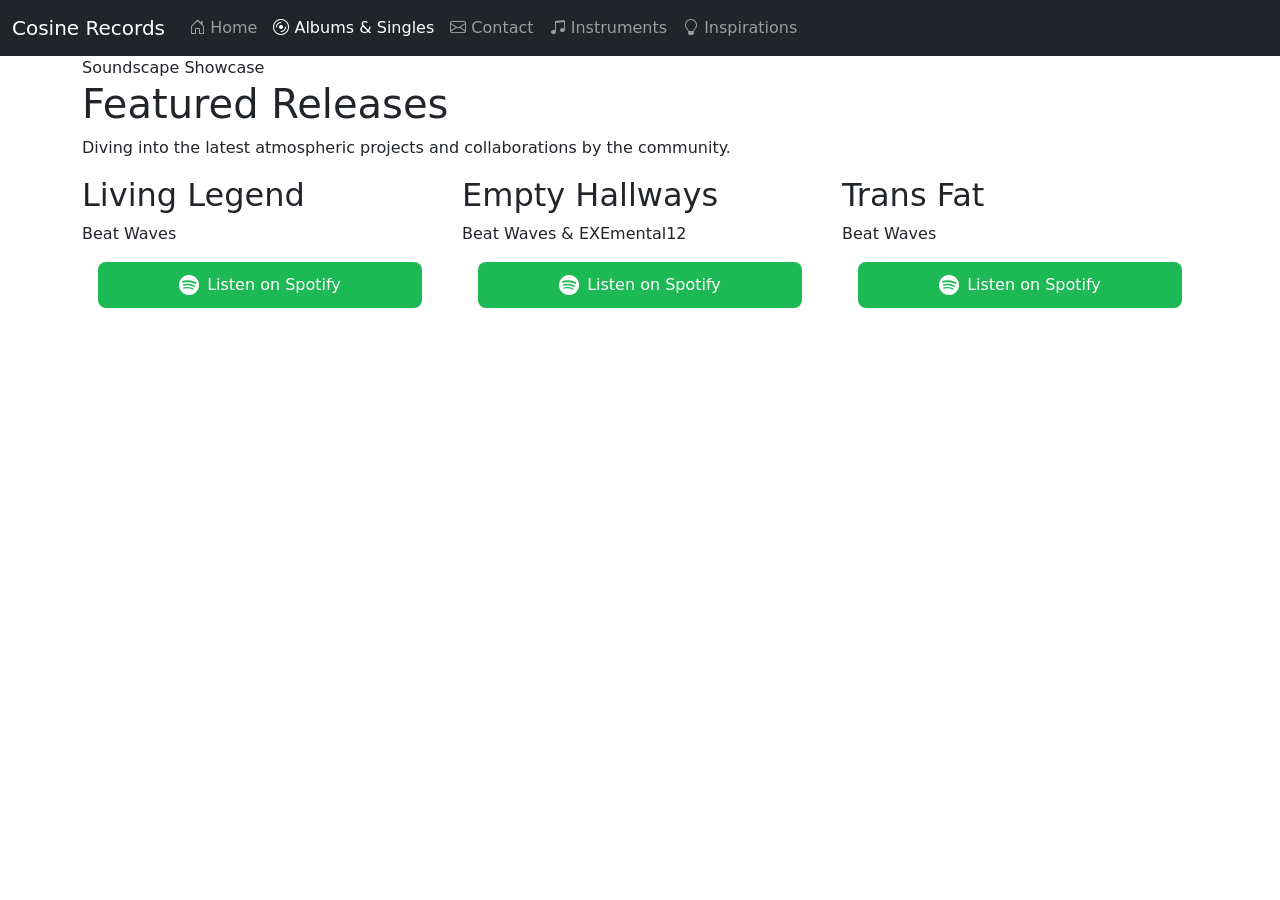
==== album.html @ 0b978a26 "Add album.html with structure and content This file contains the HTML structure for the album page, " ====
<!DOCTYPE html>
<html lang="en">
<head>
    <meta charset="UTF-8">
    <meta name="viewport" content="width=device-width, initial-scale=1.0">
    <title>Cosine Records - Albums & Singles</title>

    <!-- Bootstrap 5 CSS -->
    <link href="https://cdn.jsdelivr.net/npm/bootstrap@5.3.3/dist/css/bootstrap.min.css" rel="stylesheet">
    <link rel="stylesheet" href="https://cdn.jsdelivr.net/npm/bootstrap-icons@1.10.5/font/bootstrap-icons.css">

    <!-- Google Fonts -->
    <link rel="preconnect" href="https://fonts.googleapis.com">
    <link rel="preconnect" href="https://fonts.gstatic.com" crossorigin>
    <link href="https://fonts.googleapis.com/css2?family=Plus+Jakarta+Sans:wght@300;400;600;800&display=swap" rel="stylesheet">

    <!-- Favicon -->
    <link rel="icon" type="image/png" href="CosineFavicon.png">

    <!-- Page-specific CSS -->
    <link rel="stylesheet" href="album.css" type="text/css">
</head>
<body>

    <!-- Navbar -->
    <nav class="navbar navbar-expand-lg navbar-dark bg-dark">
    <div class="container-fluid">
        <a class="navbar-brand" href="index.html">Cosine Records</a>
        <button class="navbar-toggler" type="button" data-bs-toggle="collapse" data-bs-target="#navbarSupportedContent" aria-controls="navbarSupportedContent" aria-expanded="false" aria-label="Toggle navigation">
        <span class="navbar-toggler-icon"></span>
        </button>
        <div class="collapse navbar-collapse" id="navbarSupportedContent">
        <ul class="navbar-nav me-auto mb-2 mb-lg-0">
            <li class="nav-item">
            <a class="nav-link" aria-current="page" href="index.html"><i class="bi bi-house-door"></i> Home</a>
            </li>
            <li class="nav-item">
            <a class="nav-link active" href="album.html"><i class="bi bi-disc"></i> Albums & Singles</a>
            </li>
            <li class="nav-item">
            <a class="nav-link" href="contact.html"><i class="bi bi-envelope"></i> Contact</a>
            </li>
            <li class="nav-item">
                <a class="nav-link" href="instrument.html"><i class="bi bi-music-note-beamed"></i> Instruments</a>
            </li>
            <li class="nav-item">
                <a class="nav-link" href="inspiration.html"><i class="bi bi-lightbulb"></i> Inspirations</a>
            </li>
        </ul>
        </div>
    </div>
    </nav>

    <!-- Ambient background visual element -->
    <div class="glow-orb"></div>

    <div class="container">
        <!-- Elevated Header -->
        <header class="header-wrapper">
            <span class="category-tag">Soundscape Showcase</span>
            <h1 class="main-title">Featured Releases</h1>
            <p class="subtitle">Diving into the latest atmospheric projects and collaborations by the community.</p>
        </header>

        <!-- Main Display Grid -->
        <main class="row row-cols-1 row-cols-md-3 g-4 track-grid">
            <!-- Release #1 -->
            <div class="col">
                <article class="track-card">
                    <div class="track-header">
                        <div class="title-area">
                            <h2 class="track-title">Living Legend</h2>
                            <span class="artist-name">Beat Waves</span>
                        </div>
                        <div class="accent-pill"></div>
                    </div>
                    <div class="p-3 text-center">
                        <!-- Interactive Streaming Button -->
                        <a href="https://open.spotify.com/embed/album/40MtfVEdoHzqzcxf16b0u4?utm_source=generator&si=8ef8ead4531c4ee4" 
                            target="_blank" 
                            class="btn btn-success w-100 py-2 d-flex align-items-center justify-content-center gap-2"
                            style="background-color: #1DB954; border: none; border-radius: 8px;">
                            <i class="bi bi-spotify fs-5"></i> 
                            <span>Listen on Spotify</span>
                        </a>
                    </div>
                </article>
            </div>

            <!-- Release #2 -->
            <div class="col">
                <article class="track-card">
                    <div class="track-header">
                        <div class="title-area">
                            <h2 class="track-title">Empty Hallways</h2>
                            <span class="artist-name">Beat Waves & EXEmental12</span>
                        </div>
                        <div class="accent-pill" style="background-color: #a855f7; box-shadow: 0 0 10px #a855f7;"></div>
                    </div>
                    <div class="p-3 text-center">
                        <!-- Interactive Streaming Button -->
                        <a href="https://open.spotify.com/embed/album/6uQOM8ihqjfag3ZlB096Le?utm_source=generator&si=8bc5bfa808ff4b91" 
                            target="_blank" 
                            class="btn btn-success w-100 py-2 d-flex align-items-center justify-content-center gap-2"
                            style="background-color: #1DB954; border: none; border-radius: 8px;">
                            <i class="bi bi-spotify fs-5"></i> 
                            <span>Listen on Spotify</span>
                        </a>
                    </div>
                </article>
            </div>

            <!-- Release #3 -->
            <div class="col">
                <article class="track-card">
                    <div class="track-header">
                        <div class="title-area">
                            <h2 class="track-title">Trans Fat</h2>
                            <span class="artist-name">Beat Waves</span>
                        </div>
                        <div class="accent-pill"></div>
                    </div>
                    <div class="p-3 text-center">
                        <!-- Interactive Streaming Button -->
                        <a href="https://open.spotify.com/embed/album/2DqDzkCvsgBkg5Fq6o7SO8?utm_source=generator&si=746fd8b381a74c81" 
                            target="_blank" 
                            class="btn btn-success w-100 py-2 d-flex align-items-center justify-content-center gap-2"
                            style="background-color: #1DB954; border: none; border-radius: 8px;">
                            <i class="bi bi-spotify fs-5"></i> 
                            <span>Listen on Spotify</span>
                        </a>
                    </div>
                </article>
            </div>
        </main>
    </div>

    <!-- Bootstrap 5 JS Bundle -->
    <script src="https://cdn.jsdelivr.net/npm/bootstrap@5.3.3/dist/js/bootstrap.bundle.min.js"></script>
    
</body>
</html>
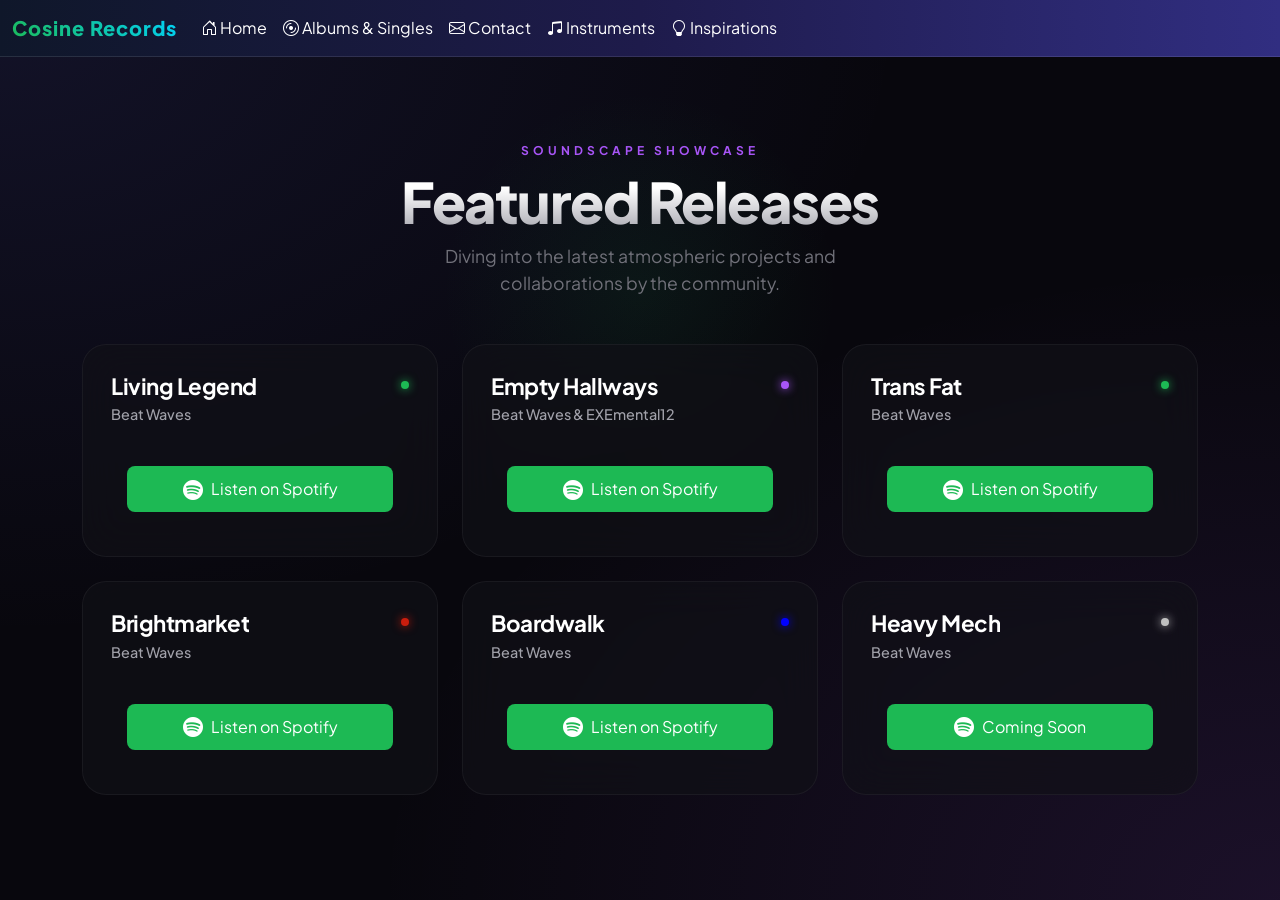
==== commit 0011a8bc: "Add new releases to album.html" ====
--- a/album.html
+++ b/album.html
@@ -132,6 +132,75 @@
                     </div>
                 </article>
             </div>
+
+            <!-- Release #4 -->
+            <div class="col">
+                <article class="track-card">
+                    <div class="track-header">
+                        <div class="title-area">
+                            <h2 class="track-title">Brightmarket</h2>
+                            <span class="artist-name">Beat Waves</span>
+                        </div>
+                        <div class="accent-pill" style="background-color: #c91d0d; box-shadow: 0 0 10px #c91d0d;"></div>
+                    </div>
+                    <div class="p-3 text-center">
+                        <!-- Interactive Streaming Button -->
+                        <a href="https://open.spotify.com/embed/album/1qQnCBGDvUZxQEzz5oTCKO?utm_source=generator&si=504ea750878b46de" 
+                            target="_blank" 
+                            class="btn btn-success w-100 py-2 d-flex align-items-center justify-content-center gap-2"
+                            style="background-color: #1DB954; border: none; border-radius: 8px;">
+                            <i class="bi bi-spotify fs-5"></i> 
+                            <span>Listen on Spotify</span>
+                        </a>
+                    </div>
+                </article>
+            </div>
+            
+            <!-- Release #5 -->
+            <div class="col">
+                <article class="track-card">
+                    <div class="track-header">
+                        <div class="title-area">
+                            <h2 class="track-title">Boardwalk</h2>
+                            <span class="artist-name">Beat Waves</span>
+                        </div>
+                        <div class="accent-pill" style="background-color: blue; box-shadow: 0 0 10px blue;"></div>
+                    </div>
+                    <div class="p-3 text-center">
+                        <!-- Interactive Streaming Button -->
+                        <a href="https://open.spotify.com/embed/album/6w9eWoGYAfMenoQBlaFuJH?utm_source=generator&si=db0337b9f2ef442c" 
+                            target="_blank" 
+                            class="btn btn-success w-100 py-2 d-flex align-items-center justify-content-center gap-2"
+                            style="background-color: #1DB954; border: none; border-radius: 8px;">
+                            <i class="bi bi-spotify fs-5"></i> 
+                            <span>Listen on Spotify</span>
+                        </a>
+                    </div>
+                </article>
+            </div>
+
+            <!-- Release #6 -->
+            <div class="col">
+                <article class="track-card">
+                    <div class="track-header">
+                        <div class="title-area">
+                            <h2 class="track-title">Heavy Mech</h2>
+                            <span class="artist-name">Beat Waves</span>
+                        </div>
+                        <div class="accent-pill" style="background-color: #c0c0c0; box-shadow: 0 0 10px #c0c0c0;"></div>
+                    </div>
+                    <div class="p-3 text-center">
+                        <!-- Interactive Streaming Button -->
+                        <a 
+                            target="_blank" 
+                            class="btn btn-success w-100 py-2 d-flex align-items-center justify-content-center gap-2"
+                            style="background-color: #1DB954; border: none; border-radius: 8px;">
+                            <i class="bi bi-spotify fs-5"></i> 
+                            <span>Coming Soon</span>
+                        </a>
+                    </div>
+                </article>
+            </div>
         </main>
     </div>
 
--- a/album.css
+++ b/album.css
@@ -0,0 +1,178 @@
+        /* Global Canvas Setup */
+        body {
+            background-color: #08070d;
+            background-image: 
+                radial-gradient(at 0% 0%, rgba(99, 102, 241, 0.12) 0px, transparent 50%),
+                radial-gradient(at 100% 100%, rgba(168, 85, 247, 0.12) 0px, transparent 50%);
+            color: #f8fafc;
+            font-family: 'Plus Jakarta Sans', sans-serif;
+            min-height: 100vh;
+            overflow-x: hidden;
+            padding-bottom: 5rem;
+        }
+
+        /* Abstract Glow Rings behind content */
+        .glow-orb {
+            position: absolute;
+            width: 400px;
+            height: 400px;
+            background: radial-gradient(circle, rgba(29, 185, 84, 0.08) 0%, transparent 70%);
+            top: 10%;
+            left: 50%;
+            transform: translateX(-50%);
+            z-index: -1;
+            pointer-events: none;
+        }
+
+        /* Header Architecture */
+        .header-wrapper {
+            padding: 5rem 0 3rem 0;
+            text-align: center;
+        }
+
+        .category-tag {
+            font-size: 0.75rem;
+            text-transform: uppercase;
+            letter-spacing: 4px;
+            color: #a855f7;
+            font-weight: 700;
+            margin-bottom: 0.5rem;
+            display: inline-block;
+        }
+
+        .main-title {
+            font-size: 3.5rem;
+            font-weight: 800;
+            letter-spacing: -1.5px;
+            background: linear-gradient(180deg, #ffffff 30%, #a1a1aa 100%);
+            background-clip: text;
+            -webkit-text-fill-color: transparent;
+        }
+
+        .subtitle {
+            color: #71717a;
+            font-size: 1.1rem;
+            font-weight: 400;
+            max-width: 500px;
+            margin: 0.5rem auto 0 auto;
+        }
+
+        /* Grid & Track Item Architecture */
+        .track-grid {
+            perspective: 1000px;
+        }
+
+        .track-card {
+            background: rgba(18, 18, 24, 0.65);
+            border: 1px solid rgba(255, 255, 255, 0.05);
+            border-radius: 24px;
+            padding: 1.75rem;
+            height: 100%;
+            backdrop-filter: blur(20px);
+            -webkit-backdrop-filter: blur(20px);
+            transition: all 0.5s cubic-bezier(0.25, 1, 0.5, 1);
+            position: relative;
+            overflow: hidden;
+        }
+
+        /* Ambient Card Shadows and Lift */
+        .track-card:hover {
+            transform: translateY(-10px) scale(1.02);
+            border-color: rgba(168, 85, 247, 0.3);
+            box-shadow: 
+                0 20px 40px rgba(0, 0, 0, 0.6),
+                0 0 40px rgba(168, 85, 247, 0.05);
+        }
+
+        /* Card Meta Information */
+        .track-header {
+            display: flex;
+            justify-content: space-between;
+            align-items: flex-start;
+            margin-bottom: 1.5rem;
+        }
+
+        .title-area {
+            max-width: 80%;
+        }
+
+        .track-title {
+            font-size: 1.4rem;
+            font-weight: 700;
+            letter-spacing: -0.5px;
+            color: #ffffff;
+            margin-bottom: 0.15rem;
+            white-space: nowrap;
+            overflow: hidden;
+            text-overflow: ellipsis;
+        }
+
+        .artist-name {
+            font-size: 0.9rem;
+            font-weight: 500;
+            color: #a1a1aa;
+        }
+
+        /* Visual indicator accent line */
+        .accent-pill {
+            width: 8px;
+            height: 8px;
+            border-radius: 50%;
+            background-color: #1db954; /* Active/Ready state color */
+            box-shadow: 0 0 10px #1db954;
+            margin-top: 0.5rem;
+        }
+
+        /* Elegant Frame Housing */
+        .iframe-container {
+            border-radius: 16px;
+            overflow: hidden;
+            background: #000000;
+            box-shadow: inset 0 0 20px rgba(0, 0, 0, 0.8);
+            transition: transform 0.3s ease;
+        }
+
+        .track-card:hover .iframe-container {
+            transform: scale(1.01);
+        }
+
+        iframe {
+            display: block;
+            border: none;
+        }
+        .navbar {
+            border-bottom: 1px solid rgba(255, 255, 255, 0.1);
+            background: linear-gradient(
+            90deg,
+            #0f172a 0%,
+            #1e1b4b 50%,
+            #312e81 100%
+            ) !important;
+            
+        }
+        .navbar-brand {
+            font-weight: 800;
+            letter-spacing: 1px;
+            background: linear-gradient(45deg, #1db954, #00d2ff);
+            background-clip: text;
+            -webkit-background-clip: text;
+            -webkit-text-fill-color: transparent;
+        }
+.navbar .nav-link {
+color: white !important;
+}
+ 
+.navbar .nav-link:hover {
+color: #f8fafc !important;
+opacity: 0.85;
+}
+ 
+.navbar .nav-link.active {
+color: white !important;
+font-weight: 700;
+}
+ 
+.navbar .navbar-brand {
+color: white !important;
+font-weight: 800;
+}
